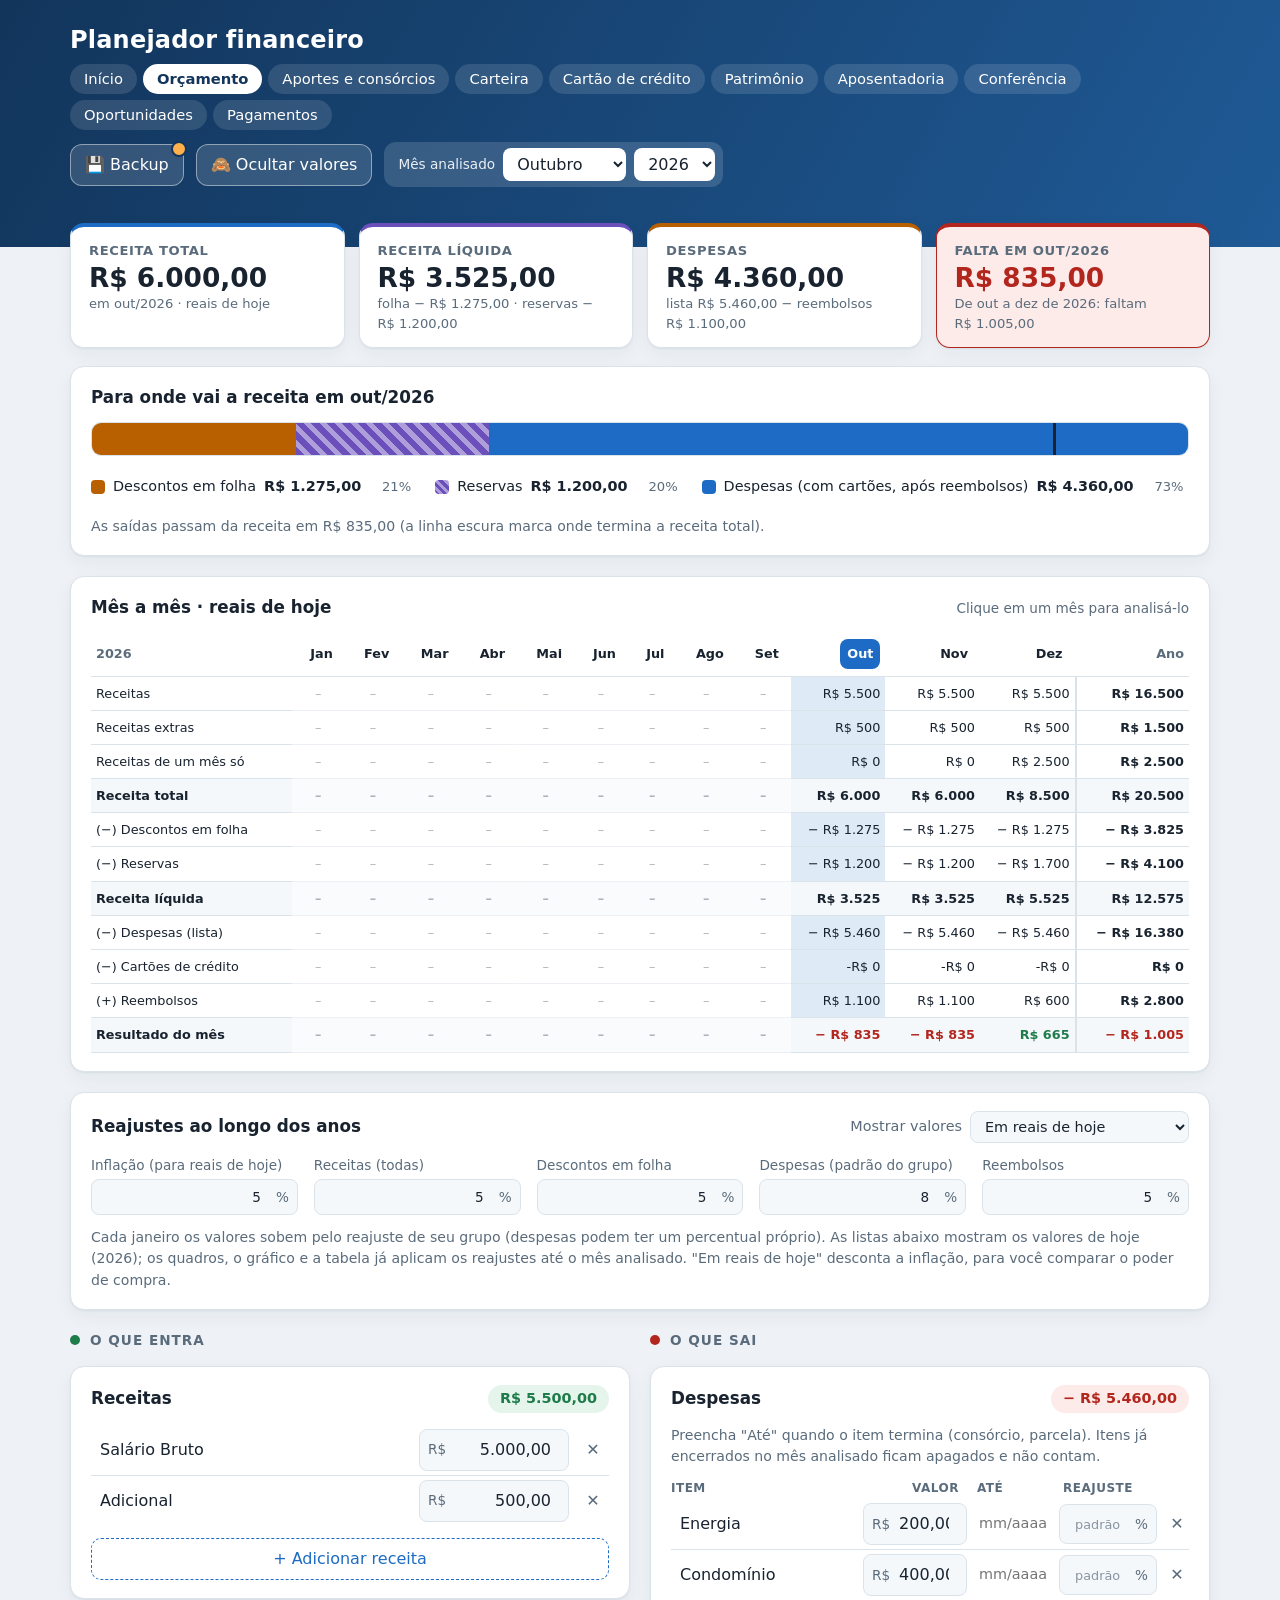
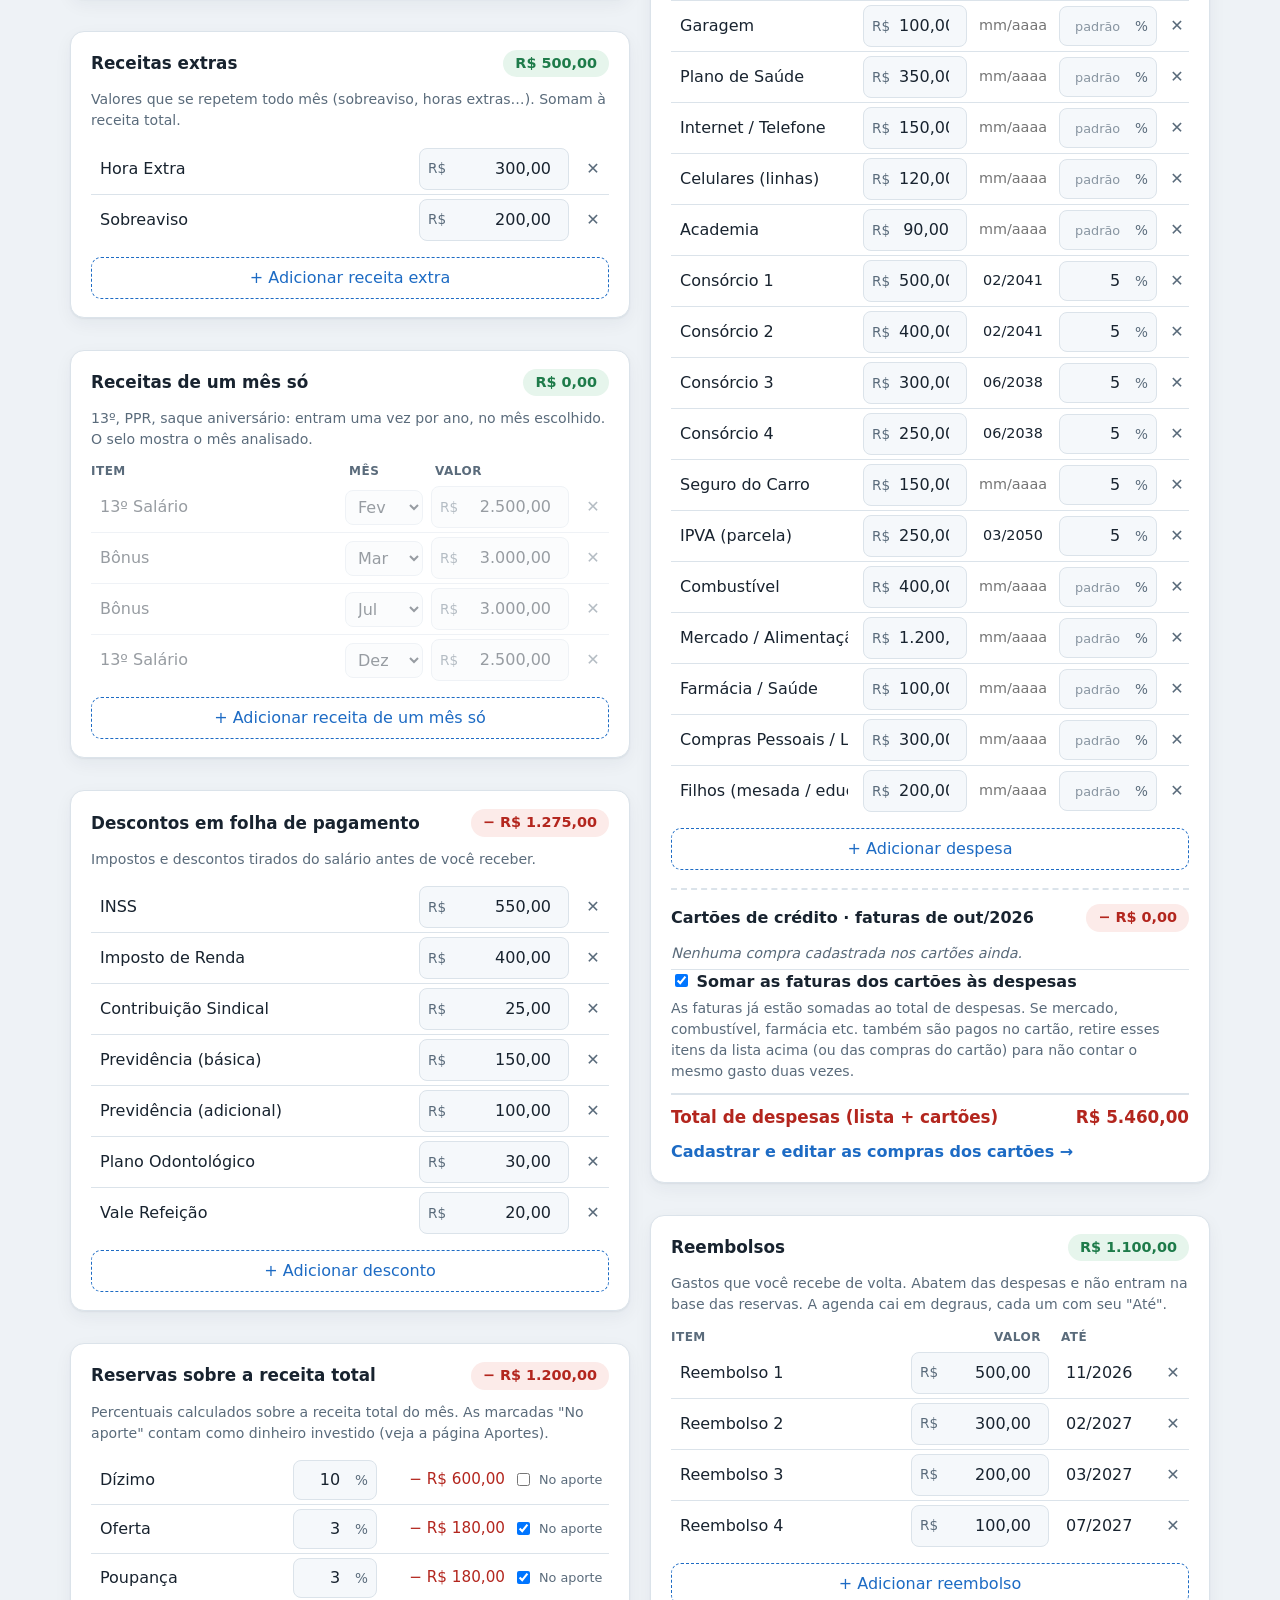
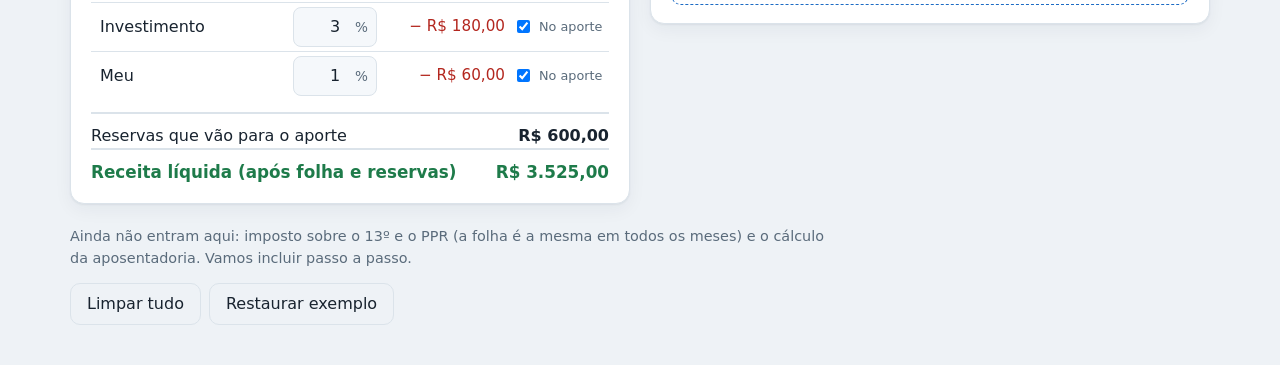
==== planejador/index.html @ 1c04defd "Planejador financeiro e Fundo de Missoes (versao publicada, exemplo generico) Co-Authored-By: Claude" ====
<!doctype html>
<html lang="pt-BR">
<head>
  <meta charset="utf-8">
  <meta name="viewport" content="width=device-width, initial-scale=1">
  <title>Planejador - Receitas e Despesas</title>
  <link rel="stylesheet" href="style.css">
  <link rel="manifest" href="manifest.webmanifest">
  <meta name="theme-color" content="rgb(18,53,91)">
  <link rel="apple-touch-icon" href="icone-192.png">
  <script src="registrar-sw.js" defer></script>
</head>
<body>
  <header class="topo">
    <div class="topo-conteudo">
      <div>
        <h1>Planejador financeiro</h1>
        <nav class="paginas" aria-label="Páginas">
          <a href="inicio.html">Início</a>
          <a href="index.html" aria-current="page">Orçamento</a>
          <a href="aportes.html">Aportes e consórcios</a>
          <a href="carteira.html">Carteira</a>
          <a href="cartao.html">Cartão de crédito</a>
          <a href="patrimonio.html">Patrimônio</a>
          <a href="aposentadoria.html">Aposentadoria</a>
          <a href="conferencia.html">Conferência</a>
          <a href="oportunidades.html">Oportunidades</a>
          <a href="pagamentos.html">Pagamentos</a>
        </nav>
      </div>
      <div class="topo-acoes">
        <button type="button" id="btn-ocultar" class="ocultar" aria-pressed="false" title="Esconde todos os valores em reais, por exemplo para apresentar a tela a outras pessoas">Ocultar valores</button>
        <div class="seletor-mes">
          <span id="rotulo-mes">Mês analisado</span>
          <select id="sel-mes" aria-labelledby="rotulo-mes"></select>
          <select id="sel-ano" aria-label="Ano analisado"></select>
        </div>
      </div>
    </div>
  </header>

  <main>
    <section class="resumo" aria-label="Resumo do mês" aria-live="polite">
      <article class="kpi">
        <span class="kpi-rotulo">Receita total</span>
        <strong id="total-receitas">R$ 0,00</strong>
        <small id="detalhe-receitas">tudo que entra no mês</small>
      </article>
      <article class="kpi">
        <span class="kpi-rotulo">Receita líquida</span>
        <strong id="total-liquida">R$ 0,00</strong>
        <small id="detalhe-liquida">após folha e reservas</small>
      </article>
      <article class="kpi">
        <span class="kpi-rotulo">Despesas</span>
        <strong id="total-despesas">R$ 0,00</strong>
        <small id="detalhe-despesas"></small>
      </article>
      <article class="kpi resultado" id="caixa-sobra">
        <span class="kpi-rotulo" id="rotulo-sobra">Sobra por mês</span>
        <strong id="total-sobra">R$ 0,00</strong>
        <small id="total-ano"></small>
      </article>
    </section>

    <section class="cartao fluxo" aria-labelledby="titulo-fluxo">
      <div class="cartao-topo"><h2 id="titulo-fluxo">Para onde vai a receita</h2></div>
      <div id="barra" class="barra" role="img" aria-label=""></div>
      <ul id="legenda" class="legenda"></ul>
      <p id="barra-nota" class="nota"></p>
    </section>

    <section class="cartao mensal" aria-labelledby="titulo-mensal">
      <div class="cartao-topo">
        <h2 id="titulo-mensal">Mês a mês</h2>
        <span class="dica">Clique em um mês para analisá-lo</span>
      </div>
      <div class="tabela-rolagem"><table id="tabela-mensal" class="tabela"></table></div>
    </section>

    <section class="cartao reajustes" aria-labelledby="titulo-reajustes">
      <div class="cartao-topo">
        <h2 id="titulo-reajustes">Reajustes ao longo dos anos</h2>
        <label class="modo">Mostrar valores
          <select id="sel-modo" aria-label="Tipo de valor mostrado">
            <option value="real">Em reais de hoje</option>
            <option value="nominal">Nominais (com reajuste)</option>
          </select>
        </label>
      </div>
      <div id="campos-reajuste" class="campos-reajuste"></div>
      <p class="nota">Cada janeiro os valores sobem pelo reajuste de seu grupo (despesas podem ter um percentual próprio). As listas abaixo mostram os valores de hoje (2026); os quadros, o gráfico e a tabela já aplicam os reajustes até o mês analisado. "Em reais de hoje" desconta a inflação, para você comparar o poder de compra.</p>
    </section>

    <div class="colunas">
      <div class="coluna">
        <h2 class="grupo"><span class="ponto entra"></span>O que entra</h2>

        <section class="cartao" id="receitas" aria-labelledby="t-receitas">
          <div class="cartao-topo">
            <h3 id="t-receitas">Receitas</h3>
            <span class="selo" id="selo-receitas"></span>
          </div>
          <div class="linhas" data-lista="receitas"></div>
          <button type="button" class="adicionar" data-add="receitas">+ Adicionar receita</button>
        </section>

        <section class="cartao" id="extras" aria-labelledby="t-extras">
          <div class="cartao-topo">
            <h3 id="t-extras">Receitas extras</h3>
            <span class="selo" id="selo-extras"></span>
          </div>
          <p class="nota">Valores que se repetem todo mês (sobreaviso, horas extras…). Somam à receita total.</p>
          <div class="linhas" data-lista="extras"></div>
          <button type="button" class="adicionar" data-add="extras">+ Adicionar receita extra</button>
        </section>

        <section class="cartao" id="unicas" aria-labelledby="t-unicas">
          <div class="cartao-topo">
            <h3 id="t-unicas">Receitas de um mês só</h3>
            <span class="selo" id="selo-unicas"></span>
          </div>
          <p class="nota">13º, PPR, saque aniversário: entram uma vez por ano, no mês escolhido. O selo mostra o mês analisado.</p>
          <div class="linhas" data-lista="unicas"></div>
          <button type="button" class="adicionar" data-add="unicas">+ Adicionar receita de um mês só</button>
        </section>

        <section class="cartao" id="folha" aria-labelledby="t-folha">
          <div class="cartao-topo">
            <h3 id="t-folha">Descontos em folha de pagamento</h3>
            <span class="selo sai" id="selo-folha"></span>
          </div>
          <p class="nota">Impostos e descontos tirados do salário antes de você receber.</p>
          <div class="linhas" data-lista="folha"></div>
          <button type="button" class="adicionar" data-add="folha">+ Adicionar desconto</button>
        </section>

        <section class="cartao" id="reservas" aria-labelledby="t-reservas">
          <div class="cartao-topo">
            <h3 id="t-reservas">Reservas sobre a receita total</h3>
            <span class="selo sai" id="selo-reservas"></span>
          </div>
          <p class="nota">Percentuais calculados sobre a receita total do mês. As marcadas "No aporte" contam como dinheiro investido (veja a página Aportes).</p>
          <div class="linhas" data-lista="reservas"></div>
          <div class="total-linha"><span>Reservas que vão para o aporte</span><strong id="aporte-card">R$ 0,00</strong></div>
          <div class="total-linha destaque"><span>Receita líquida (após folha e reservas)</span><strong id="liquida-card">R$ 0,00</strong></div>
        </section>
      </div>

      <div class="coluna">
        <h2 class="grupo"><span class="ponto sai"></span>O que sai</h2>

        <section class="cartao" id="despesas" aria-labelledby="t-despesas">
          <div class="cartao-topo">
            <h3 id="t-despesas">Despesas</h3>
            <span class="selo sai" id="selo-despesas"></span>
          </div>
          <p class="nota">Preencha "Até" quando o item termina (consórcio, parcela). Itens já encerrados no mês analisado ficam apagados e não contam.</p>
          <div class="linhas" data-lista="despesas"></div>
          <button type="button" class="adicionar" data-add="despesas">+ Adicionar despesa</button>

          <div class="cartoes-resumo" id="cartoes-resumo">
            <div class="cartoes-topo"><strong id="cr-titulo">Cartões de crédito</strong><span class="selo sai" id="cr-selo"></span></div>
            <ul id="cr-lista" class="composicao"></ul>
            <label class="check cr-check"><input type="checkbox" id="cr-somar"> <span>Somar as faturas dos cartões às despesas</span></label>
            <p class="nota" id="cr-nota"></p>
            <div class="total-linha destaque-ruim"><span>Total de despesas (lista + cartões)</span><strong id="cr-total"></strong></div>
            <a class="link-pagina" href="cartao.html">Cadastrar e editar as compras dos cartões →</a>
          </div>
        </section>

        <section class="cartao" id="reembolsos" aria-labelledby="t-reembolsos">
          <div class="cartao-topo">
            <h3 id="t-reembolsos">Reembolsos</h3>
            <span class="selo" id="selo-reembolsos"></span>
          </div>
          <p class="nota">Gastos que você recebe de volta. Abatem das despesas e não entram na base das reservas. A agenda cai em degraus, cada um com seu "Até".</p>
          <div class="linhas" data-lista="reembolsos"></div>
          <button type="button" class="adicionar" data-add="reembolsos">+ Adicionar reembolso</button>
        </section>
      </div>
    </div>

    <p class="aviso">Ainda não entram aqui: imposto sobre o 13º e o PPR (a folha é a mesma em todos os meses) e o cálculo da aposentadoria. Vamos incluir passo a passo.</p>

    <div class="rodape">
      <button type="button" class="secundario" id="limpar">Limpar tudo</button>
      <button type="button" class="secundario" id="restaurar">Restaurar exemplo</button>
    </div>
  </main>

  <script src="exemplo-publico.js"></script>
  <script src="comum.js"></script>
  <script src="app.js"></script>
</body>
</html>
---- planejador/style.css ----
:root {
  --fundo: #eef2f6; --cartao: #ffffff; --texto: #18232f; --suave: #5a6b7b; --borda: #dbe3ea; --campo: #f5f8fb;
  --marca: #12355b; --marca-2: #1f5a96; --azul: #1d6bc4;
  --bom: #1e7b4a; --bom-fundo: #e6f5ec; --ruim: #b3261e; --ruim-fundo: #fcebe9;
  --c-folha: #b85f00; --c-reservas: #6b4fbb; --c-despesas: #1d6bc4; --c-sobra: #1e7b4a; --c-falta: #b3261e;
  --sombra: 0 1px 2px rgba(16, 36, 60, .06), 0 6px 18px rgba(16, 36, 60, .05);
  color-scheme: light dark;
}
@media (prefers-color-scheme: dark) {
  :root {
    --fundo: #0e1620; --cartao: #16222f; --texto: #e7eef5; --suave: #9fb0c0; --borda: #2a3b4c; --campo: #101b27;
    --marca: #0b2540; --marca-2: #1b4676; --azul: #6aa5ee;
    --bom: #5fd391; --bom-fundo: #11322a; --ruim: #ff8a80; --ruim-fundo: #3a1b1a;
    --c-folha: #ffb04d; --c-reservas: #b9a4f5; --c-despesas: #6aa5ee; --c-sobra: #5fd391; --c-falta: #ff8a80;
    --sombra: 0 1px 2px rgba(0, 0, 0, .4);
  }
}
* { box-sizing: border-box; }
body { margin: 0; background: var(--fundo); color: var(--texto); font: 16px/1.5 system-ui, "Segoe UI", Roboto, sans-serif; }
h1, h2, h3, p { margin: 0; }

/* ---------- topo ---------- */
.topo { background: linear-gradient(120deg, var(--marca), var(--marca-2)); color: #fff; }
.topo-conteudo { max-width: 1180px; margin: 0 auto; padding: 22px 20px 60px; display: flex; justify-content: space-between; align-items: center; gap: 12px; flex-wrap: wrap; }
.topo h1 { font-size: 1.5rem; letter-spacing: .2px; }
.topo p { opacity: .85; }
main { max-width: 1180px; margin: 0 auto; padding: 20px 20px 40px; overflow-x: clip; }
.cartao, .kpi { min-width: 0; }

/* ---------- resumo ---------- */
.resumo { display: grid; grid-template-columns: repeat(4, 1fr); gap: 14px; margin: -44px 0 18px; position: relative; }
.kpi { background: var(--cartao); border-radius: 14px; padding: 14px 18px; box-shadow: var(--sombra); border: 1px solid var(--borda); border-top: 4px solid var(--azul); display: flex; flex-direction: column; min-width: 0; }
.kpi:nth-child(2) { border-top-color: var(--c-reservas); }
.kpi:nth-child(3) { border-top-color: var(--c-folha); }
.kpi-rotulo { color: var(--suave); font-size: .82rem; text-transform: uppercase; letter-spacing: .6px; font-weight: 600; }
.kpi strong { font-size: 1.65rem; line-height: 1.25; font-variant-numeric: tabular-nums; }
.kpi small { color: var(--suave); font-size: .82rem; }
.kpi.resultado.positivo { background: var(--bom-fundo); border-color: var(--bom); border-top-color: var(--bom); }
.kpi.resultado.positivo strong { color: var(--bom); }
.kpi.resultado.negativo { background: var(--ruim-fundo); border-color: var(--ruim); border-top-color: var(--ruim); }
.kpi.resultado.negativo strong { color: var(--ruim); }

/* ---------- cartões ---------- */
.cartao { background: var(--cartao); border: 1px solid var(--borda); border-radius: 14px; padding: 18px 20px; box-shadow: var(--sombra); }
.cartao-topo { display: flex; justify-content: space-between; align-items: center; gap: 10px; margin-bottom: 12px; }
.cartao h2, .cartao h3 { font-size: 1.05rem; }
.selo { font-variant-numeric: tabular-nums; font-weight: 700; font-size: .9rem; padding: 3px 12px; border-radius: 99px; background: var(--bom-fundo); color: var(--bom); white-space: nowrap; }
.selo.sai { background: var(--ruim-fundo); color: var(--ruim); }
.nota { color: var(--suave); font-size: .88rem; margin: -4px 0 12px; }

/* ---------- gráfico de fluxo ---------- */
.fluxo { margin-bottom: 20px; }
.barra { position: relative; display: flex; height: 34px; border-radius: 10px; overflow: hidden; background: var(--campo); border: 1px solid var(--borda); }
.seg { height: 100%; min-width: 0; }
.seg.folha { background: var(--c-folha); }
.seg.reservas { background: repeating-linear-gradient(45deg, var(--c-reservas) 0 6px, color-mix(in srgb, var(--c-reservas) 55%, #fff) 6px 11px); }
.seg.despesas { background: var(--c-despesas); }
.seg.sobra { background: var(--c-sobra); }
.marca-receita { position: absolute; top: -4px; bottom: -4px; width: 3px; background: var(--texto); border-radius: 2px; }
.legenda { list-style: none; padding: 0; margin: 14px 0 0; display: grid; grid-template-columns: repeat(auto-fit, minmax(min(100%, 260px), 1fr)); gap: 8px 28px; }
.legenda li { display: flex; align-items: center; gap: 8px; font-size: .9rem; padding: 6px 0; border-bottom: 1px solid var(--borda); }
.legenda .amostra { width: 14px; height: 14px; border-radius: 4px; flex: none; }
.legenda .amostra.folha { background: var(--c-folha); }
.legenda .amostra.reservas { background: repeating-linear-gradient(45deg, var(--c-reservas) 0 3px, color-mix(in srgb, var(--c-reservas) 55%, #fff) 3px 6px); }
.legenda .amostra.despesas { background: var(--c-despesas); }
.legenda .amostra.sobra { background: var(--c-sobra); }
.legenda b { font-variant-numeric: tabular-nums; margin-left: auto; }
.legenda i { color: var(--suave); font-style: normal; font-size: .82rem; min-width: 42px; text-align: right; }
.fluxo .nota { margin: 12px 0 0; }

/* ---------- colunas ---------- */
.colunas { display: grid; grid-template-columns: 1fr 1fr; gap: 20px; align-items: start; }
.coluna { display: flex; flex-direction: column; gap: 16px; min-width: 0; }
.grupo { display: flex; align-items: center; gap: 10px; font-size: .85rem; text-transform: uppercase; letter-spacing: 1px; color: var(--suave); font-weight: 700; }
.ponto { width: 10px; height: 10px; border-radius: 50%; background: var(--bom); }
.ponto.sai { background: var(--ruim); }

.linhas { display: flex; flex-direction: column; margin-bottom: 12px; }
.linha { display: grid; grid-template-columns: 1fr 150px 32px; gap: 8px; align-items: center; padding: 4px 0; border-bottom: 1px solid var(--borda); }
.linha:last-child { border-bottom: 0; }
.linha.reserva { grid-template-columns: 1fr 84px 130px; }
input { font: inherit; color: var(--texto); }
.linha input[type="text"] { width: 100%; padding: 7px 8px; border: 1px solid transparent; border-radius: 8px; background: transparent; }
.linha input[type="text"]:hover { background: var(--campo); }
.moeda { display: flex; align-items: center; border: 1px solid var(--borda); border-radius: 8px; background: var(--campo); padding: 0 8px; }
.moeda span { color: var(--suave); font-size: .85rem; }
.moeda input { width: 100%; border: 0; background: transparent; text-align: right; padding: 7px 0 7px 6px; font-variant-numeric: tabular-nums; }
.moeda input:focus { outline: none; }
.moeda:focus-within, .linha input[type="text"]:focus { border-color: var(--azul); background: var(--cartao); box-shadow: 0 0 0 3px color-mix(in srgb, var(--azul) 25%, transparent); outline: none; }
.linha.reserva .moeda input { padding-left: 0; }
.linha.reserva .valor { text-align: right; font-variant-numeric: tabular-nums; color: var(--ruim); font-size: .95rem; }
.vazio { color: var(--suave); font-style: italic; padding: 8px 0; }

.total-linha { display: flex; justify-content: space-between; gap: 12px; padding: 10px 0 0; border-top: 2px solid var(--borda); font-variant-numeric: tabular-nums; }
.total-linha.destaque { font-size: 1.05rem; color: var(--bom); font-weight: 700; }

/* ---------- botões ---------- */
button { font: inherit; cursor: pointer; border-radius: 10px; padding: 8px 16px; border: 1px solid var(--azul); background: var(--azul); color: #fff; }
button.adicionar { background: transparent; color: var(--azul); border: 1px dashed var(--azul); width: 100%; }
button.adicionar:hover { background: color-mix(in srgb, var(--azul) 10%, transparent); }
button.secundario { background: transparent; color: var(--texto); border-color: var(--borda); }
button.secundario:hover { background: var(--campo); }
button.remover { background: transparent; border: 0; color: var(--suave); padding: 4px; border-radius: 8px; line-height: 1; }
button.remover:hover { color: var(--ruim); background: var(--ruim-fundo); }
button:focus-visible { outline: 3px solid var(--azul); outline-offset: 2px; }

.aviso { color: var(--suave); font-size: .9rem; margin: 22px 0 14px; max-width: 760px; }
.rodape { display: flex; gap: 8px; flex-wrap: wrap; }

@media (max-width: 960px) {
  .resumo { grid-template-columns: repeat(2, 1fr); }
  .colunas { grid-template-columns: 1fr; }
}
@media (max-width: 560px) {
  .resumo { grid-template-columns: 1fr; margin-top: -30px; }
  .linha { grid-template-columns: 1fr 120px 28px; }
  .linha.reserva { grid-template-columns: 1fr 76px 100px; }
  main { padding: 16px 12px 32px; }
}

/* ---------- seletor de mês no topo ---------- */
.seletor-mes { display: flex; align-items: center; gap: 8px; background: rgba(255, 255, 255, .14); padding: 6px 8px 6px 14px; border-radius: 12px; }
.seletor-mes span { font-size: .85rem; opacity: .9; }
.seletor-mes select { font: inherit; color: var(--texto); background: var(--cartao); border: 0; border-radius: 8px; padding: 6px 10px; cursor: pointer; }

/* ---------- tabela mês a mês ---------- */
.mensal { margin-bottom: 20px; }
.dica { color: var(--suave); font-size: .85rem; }
.tabela-rolagem { overflow-x: auto; margin: 0 -4px; padding: 0 4px; }
.tabela { border-collapse: separate; border-spacing: 0; width: 100%; font-size: .8rem; font-variant-numeric: tabular-nums; }
.tabela th, .tabela td { padding: 7px 5px; text-align: right; white-space: nowrap; border-bottom: 1px solid var(--borda); }
.tabela thead th { position: sticky; top: 0; background: var(--cartao); color: var(--suave); font-weight: 600; }
.tabela tbody th { text-align: left; font-weight: 500; position: sticky; left: 0; background: var(--cartao); z-index: 1; padding-right: 18px; }
.tabela thead th:first-child { text-align: left; position: sticky; left: 0; z-index: 2; }
.tabela tr.forte th, .tabela tr.forte td { font-weight: 700; background: var(--campo); }
.tabela td.atual { background: color-mix(in srgb, var(--azul) 14%, transparent); }
.tabela td.ano { border-left: 2px solid var(--borda); font-weight: 600; }
.tabela td.negativo { color: var(--ruim); }
.tabela td.positivo { color: var(--bom); }
button.mes { background: transparent; border: 1px solid transparent; color: var(--texto); padding: 4px 6px; font-size: .8rem; border-radius: 8px; font-weight: 600; }
button.mes:hover { border-color: var(--azul); }
button.mes.atual { background: var(--azul); color: #fff; }

/* ---------- linhas com mês ou prazo ---------- */
.linha.prazo { grid-template-columns: 1fr 138px 92px 32px; }
input.mini[aria-invalid="true"] { border-color: var(--ruim); background: var(--ruim-fundo); }
.linha.mes { grid-template-columns: 1fr 78px 138px 32px; }
.linha.cab { padding: 0 0 2px; border-bottom: 0; color: var(--suave); font-size: .75rem; text-transform: uppercase; letter-spacing: .5px; font-weight: 600; }
.linha.cab span:nth-child(2), .linha.cab span:nth-child(3) { text-align: left; padding-left: 4px; }
.linha.cab.prazo span:nth-child(2) { text-align: right; padding-right: 8px; }
.linha.inativa { opacity: .45; }
.linha.inativa:hover, .linha.inativa:focus-within { opacity: 1; }
select.mini, input.mini { font: inherit; color: var(--texto); background: var(--campo); border: 1px solid var(--borda); border-radius: 8px; padding: 6px 8px; width: 100%; min-width: 0; }
select.mini:focus-visible, input.mini:focus-visible { outline: 3px solid var(--azul); outline-offset: 1px; }

@media (max-width: 560px) {
  .linha.prazo, .linha.mes { grid-template-columns: 1fr 1fr 28px; }
  .linha.prazo > input[type="text"], .linha.mes > input[type="text"], .linha.cab span:first-child { grid-column: 1 / -1; }
  .linha.cab { display: none; }
  .seletor-mes { width: 100%; }
}

.tabela td.antes { color: var(--suave); opacity: .5; text-align: center; }

/* ---------- reajustes ---------- */
.reajustes { margin-bottom: 20px; }
.modo { display: flex; align-items: center; gap: 8px; font-size: .9rem; color: var(--suave); }
.modo select { font: inherit; color: var(--texto); background: var(--campo); border: 1px solid var(--borda); border-radius: 8px; padding: 6px 10px; }
.campos-reajuste { display: grid; grid-template-columns: repeat(auto-fit, minmax(200px, 1fr)); gap: 12px 16px; margin-bottom: 4px; }
.campo-reajuste { display: flex; flex-direction: column; gap: 4px; font-size: .85rem; color: var(--suave); }
.campo-reajuste .moeda input { text-align: right; }
.reajustes .nota { margin: 12px 0 0; }
.linha.prazo.reaj { grid-template-columns: 1fr 104px 80px 98px 26px; gap: 6px; }
.linha.cab.prazo.reaj span:nth-child(3) { text-align: left; padding-left: 4px; }
.linha.cab.prazo.reaj span:nth-child(4) { text-align: left; padding-left: 4px; }
.linha.reaj .moeda input::placeholder { color: var(--suave); opacity: .7; font-size: .8rem; }
.linha.reaj input.mini { padding: 6px 4px; text-align: center; font-size: .9rem; }
@media (max-width: 560px) {
  .linha.prazo.reaj { grid-template-columns: 1fr 1fr 1fr 28px; }
}

/* ---------- modo oculto ---------- */
.topo-acoes { display: flex; align-items: center; gap: 12px; flex-wrap: wrap; }
button.ocultar { background: rgba(255, 255, 255, .14); color: #fff; border: 1px solid rgba(255, 255, 255, .45); padding: 8px 14px; border-radius: 12px; }
button.ocultar:hover { background: rgba(255, 255, 255, .24); }
button.ocultar[aria-pressed="true"] { background: #fff; color: var(--marca); border-color: #fff; font-weight: 600; }
body.oculto .moeda input[readonly] { color: var(--suave); letter-spacing: 2px; cursor: not-allowed; }
body.oculto .kpi strong, body.oculto .selo, body.oculto .legenda b { letter-spacing: 1px; }
@media (max-width: 560px) { .topo-acoes { width: 100%; } .topo-acoes .seletor-mes { width: 100%; } }

/* ---------- navegação entre páginas ---------- */
.paginas { display: flex; gap: 6px; margin-top: 6px; flex-wrap: wrap; }
.paginas a { color: #fff; text-decoration: none; padding: 4px 14px; border-radius: 99px; background: rgba(255, 255, 255, .12); font-size: .92rem; }
.paginas a:hover { background: rgba(255, 255, 255, .24); }
.paginas a[aria-current="page"] { background: #fff; color: var(--marca); font-weight: 600; }
.paginas a:focus-visible { outline: 3px solid #fff; outline-offset: 2px; }

/* ---------- reservas: marca "No aporte" ---------- */
.linha.reserva { grid-template-columns: 1fr 84px 120px 96px; }
.no-aporte { display: flex; align-items: center; gap: 6px; font-size: .8rem; color: var(--suave); cursor: pointer; white-space: nowrap; }
@media (max-width: 560px) { .linha.reserva { grid-template-columns: 1fr 76px 96px; } .no-aporte { grid-column: 1 / -1; } }

/* ---------- página de aportes ---------- */
.modo-linha { display: flex; align-items: center; gap: 14px; flex-wrap: wrap; margin: -4px 0 16px; }
.modo-linha .modo { color: var(--texto); }
.cartao + .cartao { margin-top: 16px; }
.duas { display: grid; grid-template-columns: 1fr 1fr; gap: 28px; }
.sub { font-size: .8rem; text-transform: uppercase; letter-spacing: 1px; color: var(--suave); margin: 0 0 8px; }
.composicao { list-style: none; margin: 0; padding: 0; }
.composicao li { display: flex; justify-content: space-between; gap: 12px; padding: 7px 0; border-bottom: 1px solid var(--borda); font-size: .93rem; font-variant-numeric: tabular-nums; }
.composicao li b { font-weight: 600; white-space: nowrap; }
.composicao li.total { border-bottom: 0; border-top: 2px solid var(--borda); font-weight: 700; font-size: 1rem; color: var(--bom); }
.campos { display: grid; grid-template-columns: repeat(auto-fit, minmax(190px, 1fr)); gap: 12px; }
.cartao > .nota { margin-top: 12px; }

.evolucao { display: flex; align-items: flex-end; gap: 4px; height: 220px; padding-top: 8px; }
.col-ano { flex: 1; min-width: 0; height: 100%; display: flex; flex-direction: column; justify-content: flex-end; align-items: center; gap: 4px; cursor: default; }
.col-ano .pilha { width: 100%; height: calc(100% - 18px); display: flex; flex-direction: column-reverse; justify-content: flex-start; border-radius: 4px 4px 0 0; overflow: hidden; }
.col-ano small { color: var(--suave); font-size: .7rem; line-height: 14px; }
.col-ano.atual small { color: var(--texto); font-weight: 700; }
.col-ano:hover .pilha { filter: brightness(1.08); outline: 2px solid var(--azul); }
.seg-xp { display: block; background: var(--c-despesas); }
.seg-prev { display: block; background: repeating-linear-gradient(45deg, var(--c-folha) 0 5px, color-mix(in srgb, var(--c-folha) 55%, #fff) 5px 9px); }
.legenda .amostra.xp { background: var(--c-despesas); }
.legenda .amostra.prev { background: repeating-linear-gradient(45deg, var(--c-folha) 0 3px, color-mix(in srgb, var(--c-folha) 55%, #fff) 3px 6px); }
.legenda { display: flex; gap: 24px; flex-wrap: wrap; }
.legenda li { border-bottom: 0; }

.cotas { display: grid; grid-template-columns: repeat(auto-fit, minmax(330px, 1fr)); gap: 14px; }
.cota { border: 1px solid var(--borda); border-radius: 12px; padding: 14px 16px; background: var(--campo); }
.cota-topo { display: flex; align-items: center; gap: 10px; margin-bottom: 4px; }
.cota-topo h3 { font-size: 1rem; margin: 0; flex: 1; }
.chip-status { font-size: .75rem; padding: 2px 10px; border-radius: 99px; background: var(--cartao); border: 1px solid var(--borda); color: var(--suave); white-space: nowrap; }
.chip-status.ok { background: var(--bom-fundo); border-color: var(--bom); color: var(--bom); font-weight: 600; }
.cota .nota { margin: 0 0 10px; }
.cota-numeros { display: grid; grid-template-columns: repeat(3, 1fr); gap: 8px; margin: 12px 0 8px; }
.cota-numeros div { display: flex; flex-direction: column; font-size: .75rem; color: var(--suave); }
.cota-numeros strong { font-size: .98rem; color: var(--texto); font-variant-numeric: tabular-nums; }
.progresso { height: 10px; border-radius: 99px; background: var(--borda); overflow: hidden; }
.progresso span { display: block; height: 100%; background: var(--c-sobra); border-radius: 99px; }
.resumo-cotas { margin-top: 16px; max-width: 520px; }
.add-cota { display: flex; gap: 12px; align-items: center; flex-wrap: wrap; margin-top: 16px; }
.add-cota .inline select { margin-left: 8px; }
.inline { display: inline-flex; align-items: center; gap: 8px; font-size: .9rem; color: var(--suave); }
.inline select { font: inherit; color: var(--texto); background: var(--campo); border: 1px solid var(--borda); border-radius: 8px; padding: 6px 10px; }

@media (max-width: 760px) { .duas { grid-template-columns: 1fr; gap: 20px; } .cota-numeros { grid-template-columns: 1fr 1fr 1fr; } }
li.escala { color: var(--suave); font-size: .85rem; margin-left: auto; }

.alerta { background: var(--ruim-fundo); color: var(--ruim); border: 1px solid var(--ruim); border-left-width: 5px; border-radius: 12px; padding: 12px 16px; margin: 0 0 16px; font-size: .95rem; }
.alerta[hidden] { display: none; }
.tabela tr.alerta-linha th, .tabela tr.alerta-linha td { color: var(--ruim); }

/* ---------- página Carteira ---------- */
:root { --k1: #1d6bc4; --k2: #a85500; --k3: #1e7b4a; --k4: #6b4fbb; --k5: #b3261e; --k6: #0b7285; --k7: #7a5c00; --k-texto: #fff; }
@media (prefers-color-scheme: dark) {
  :root { --k1: #6aa5ee; --k2: #ffb04d; --k3: #5fd391; --k4: #b9a4f5; --k5: #ff8a80; --k6: #4fd0e0; --k7: #e6cf4d; --k-texto: #0f1720; }
}
.k1 { background: var(--k1); } .k2 { background: var(--k2); } .k3 { background: var(--k3); } .k4 { background: var(--k4); }
.k5 { background: var(--k5); } .k6 { background: var(--k6); } .k7 { background: var(--k7); }
.importar-linha { display: flex; gap: 10px; flex-wrap: wrap; align-items: center; }
.btn-arquivo { background: var(--azul); color: #fff; border-radius: 10px; padding: 9px 18px; cursor: pointer; border: 1px solid var(--azul); font-weight: 600; }
.btn-arquivo:hover { filter: brightness(1.1); }
.btn-arquivo:focus-within, input[type="file"]:focus-visible + .btn-arquivo { outline: 3px solid var(--azul); outline-offset: 2px; }
.importar .nota { margin: 12px 0 0; }
.importar #status-import { margin-top: 12px; color: var(--texto); }
.barra-classes { display: flex; height: 38px; border-radius: 10px; overflow: hidden; border: 1px solid var(--borda); gap: 2px; background: var(--cartao); }
.seg-classe { display: flex; align-items: center; justify-content: center; color: var(--k-texto); font-weight: 700; font-size: .85rem; min-width: 0; }
.legenda-classes { list-style: none; margin: 14px 0 0; padding: 0; display: grid; grid-template-columns: repeat(auto-fit, minmax(min(100%, 330px), 1fr)); gap: 0 28px; }
.legenda-classes li { display: flex; align-items: center; gap: 10px; padding: 7px 0; border-bottom: 1px solid var(--borda); font-size: .92rem; }
.legenda-classes b { margin-left: auto; font-variant-numeric: tabular-nums; }
.legenda-classes i { font-style: normal; color: var(--suave); min-width: 52px; text-align: right; font-variant-numeric: tabular-nums; }
.num-classe { width: 22px; height: 22px; border-radius: 6px; display: inline-flex; align-items: center; justify-content: center; color: var(--k-texto); font-weight: 700; font-size: .8rem; flex: none; }
.tabela-simples { font-size: .88rem; margin-bottom: 8px; }
.tabela-simples th, .tabela-simples td { padding: 7px 10px; }
.tabela-simples thead th { text-align: right; }
.tabela-simples thead th:first-child, .tabela-simples tbody th { text-align: left; position: static; background: transparent; }
.tabela-simples tbody th { font-weight: 600; white-space: nowrap; }
.tabela-simples td.negativo { color: var(--ruim); } .tabela-simples td.positivo { color: var(--bom); }
#conteudo > .cartao, #secoes > .cartao { margin-top: 16px; }
.cartao h3.sub { margin: 14px 0 6px; }
.alerta.ok { background: var(--bom-fundo); color: var(--bom); border-color: var(--bom); }

/* ---------- página Cartão de crédito ---------- */
.compras { display: flex; flex-direction: column; }
.compra { display: grid; grid-template-columns: minmax(150px, 1.5fr) minmax(110px, 1fr) 118px 138px 74px 104px 104px 30px; gap: 8px; align-items: center; }
.compra.cab { color: var(--suave); font-size: .72rem; text-transform: uppercase; letter-spacing: .5px; font-weight: 600; padding-bottom: 4px; }
.compra-bloco { padding: 10px 0 2px; border-bottom: 1px solid var(--borda); }
.compra-bloco.inativa .compra { opacity: .5; }
.compra-bloco.inativa .compra:hover, .compra-bloco.inativa .compra:focus-within { opacity: 1; }
.compra input.campo-compra { width: 100%; padding: 7px 8px; border: 1px solid transparent; border-radius: 8px; background: transparent; font: inherit; color: var(--texto); }
.compra input.campo-compra:hover { background: var(--campo); }
.compra input.campo-compra:focus { border-color: var(--azul); background: var(--cartao); outline: none; box-shadow: 0 0 0 3px color-mix(in srgb, var(--azul) 25%, transparent); }
.compra input.mini:disabled, .compra select.mini:disabled { opacity: .35; }
.nota-compra { margin: 4px 0 6px 8px; font-size: .82rem; }
.add-linha { display: flex; gap: 10px; flex-wrap: wrap; margin-top: 14px; }
.add-linha .adicionar { width: auto; padding: 8px 20px; }
.seg-rec { display: block; background: var(--c-despesas); }
.seg-parc { display: block; background: repeating-linear-gradient(45deg, var(--c-folha) 0 5px, color-mix(in srgb, var(--c-folha) 55%, #fff) 5px 9px); }
.legenda .amostra.rec { background: var(--c-despesas); }
.legenda .amostra.parc { background: repeating-linear-gradient(45deg, var(--c-folha) 0 3px, color-mix(in srgb, var(--c-folha) 55%, #fff) 3px 6px); }
.tabela tr.sub th, .tabela tr.sub td { color: var(--suave); font-style: italic; }
@media (max-width: 980px) {
  .compra { grid-template-columns: 1fr 1fr 1fr; }
  .compra.cab { display: none; }
  .compra > input.campo-compra:first-child { grid-column: 1 / -1; }
  .compra > button.remover { grid-column: 3; justify-self: end; }
}
@media (max-width: 760px) {
  .evolucao-mensal .col-ano small { font-size: .7rem; }
  .evolucao-mensal .col-ano:not(:nth-child(3n+1)) small { visibility: hidden; }
}

/* ---------- vários cartões ---------- */
.faixa-cartoes { display: grid; grid-template-columns: repeat(auto-fit, minmax(210px, 1fr)); gap: 12px; }
.cartao-resumo { border: 1px solid var(--borda); border-radius: 12px; padding: 12px 14px; background: var(--campo); display: flex; flex-direction: column; gap: 2px; }
.cartao-resumo.ativo { border-color: var(--azul); box-shadow: 0 0 0 2px color-mix(in srgb, var(--azul) 35%, transparent); background: var(--cartao); }
.cartao-resumo .banco { font-size: .72rem; text-transform: uppercase; letter-spacing: .6px; color: var(--suave); font-weight: 600; }
.cartao-resumo h3 { margin: 0; font-size: 1rem; }
.cartao-resumo strong { font-size: 1.35rem; font-variant-numeric: tabular-nums; }
.cartao-resumo small { color: var(--suave); }
.cartao-resumo .ver-so { margin-top: 8px; padding: 5px 10px; font-size: .82rem; }
.cartao-topo .modo { flex-wrap: wrap; }

.cartoes-blocos { display: flex; flex-direction: column; gap: 18px; }
.cartao-bloco { border: 1px solid var(--borda); border-radius: 14px; padding: 14px 16px; background: var(--campo); }
.cartao-bloco .compra-bloco:last-of-type { border-bottom: 0; }
.cartao-bloco-topo { display: flex; gap: 10px; align-items: center; flex-wrap: wrap; margin-bottom: 8px; }
.cartao-bloco-topo input { font: inherit; color: var(--texto); border: 1px solid transparent; background: transparent; border-radius: 8px; padding: 6px 8px; }
.cartao-bloco-topo input:hover { background: var(--cartao); border-color: var(--borda); }
.cartao-bloco-topo input:focus { outline: none; background: var(--cartao); border-color: var(--azul); box-shadow: 0 0 0 3px color-mix(in srgb, var(--azul) 25%, transparent); }
.nome-cartao { font-size: 1.1rem !important; font-weight: 700; width: 190px; }
.banco-cartao { font-size: .85rem !important; color: var(--suave) !important; width: 150px; text-transform: uppercase; letter-spacing: .5px; }
.cartao-bloco-topo .selo { margin-left: auto; background: var(--cartao); border: 1px solid var(--borda); color: var(--texto); }
.cartao-bloco .adicionar { margin-top: 10px; width: auto; padding: 7px 18px; }
.cartao-bloco .vazio { margin: 6px 0; }
.compra-rodape { display: flex; justify-content: space-between; gap: 12px; align-items: center; flex-wrap: wrap; }
.mover { display: inline-flex; align-items: center; gap: 6px; font-size: .78rem; color: var(--suave); }
.mover select { width: auto; padding: 3px 6px; font-size: .8rem; }

/* ---------- cartões dentro do card Despesas ---------- */
.cartoes-resumo { margin-top: 18px; padding-top: 14px; border-top: 2px dashed var(--borda); }
.cartoes-topo { display: flex; justify-content: space-between; align-items: center; gap: 10px; margin-bottom: 6px; }
.cartoes-resumo .composicao li { font-size: .9rem; padding: 5px 0; }
.cartoes-resumo .vazio-li { color: var(--suave); font-style: italic; justify-content: flex-start; }
.cr-check { margin: 10px 0 4px; font-weight: 600; }
.cartoes-resumo .nota { margin: 4px 0 10px; }
.total-linha.destaque-ruim { font-size: 1.05rem; color: var(--ruim); font-weight: 700; }
.link-pagina { display: inline-block; margin-top: 10px; color: var(--azul); font-weight: 600; text-decoration: none; }
.link-pagina:hover { text-decoration: underline; }
.link-pagina:focus-visible { outline: 3px solid var(--azul); outline-offset: 2px; border-radius: 4px; }

.integra { margin: 0 0 16px; }
.integra-check { font-size: 1.02rem; font-weight: 700; }
.integra .nota { margin: 6px 0 0 28px; }

/* ---------- backup ---------- */
.backup-btn { position: relative; }
.backup-btn.atencao::after { content: ""; position: absolute; top: -4px; right: -4px; width: 12px; height: 12px; border-radius: 50%; background: #ffb04d; border: 2px solid var(--marca); }
.dialogo { border: 1px solid var(--borda); border-radius: 16px; padding: 22px 24px; max-width: 520px; width: calc(100% - 32px); background: var(--cartao); color: var(--texto); box-shadow: 0 12px 40px rgba(0, 0, 0, .35); }
.dialogo::backdrop { background: rgba(8, 18, 30, .6); }
.dialogo h2 { margin: 0 0 10px; font-size: 1.2rem; }
.dialogo p { margin: 0 0 10px; font-size: .93rem; }
.bk-aviso { background: color-mix(in srgb, var(--c-folha) 18%, var(--cartao)); border-radius: 10px; padding: 8px 12px; }
.bk-ultimo { color: var(--suave); }
.bk-acoes { display: flex; gap: 10px; flex-wrap: wrap; margin: 14px 0 8px; align-items: center; }
.secundario-arq { background: transparent; color: var(--texto); border: 1px solid var(--borda); font-weight: 500; }
.bk-msg { min-height: 1.4em; color: var(--bom); }
.bk-msg.erro { color: var(--ruim); }

/* ---------- página Aposentadoria ---------- */
.veredito .lead { font-size: 1.08rem; margin: 0 0 14px; line-height: 1.55; }
.barra-meta { height: 14px; border-radius: 99px; background: var(--borda); overflow: hidden; margin-bottom: 8px; }
.barra-meta span { display: block; height: 100%; width: 0; background: var(--c-folha); border-radius: 99px; transition: width .3s; }
.barra-meta.bom span { background: var(--c-sobra); }
.kpi.bom { border-top-color: var(--bom); }
.check-consorcio { margin: 14px 0 4px; }
#resultado > .cartao { margin-bottom: 16px; }
#resultado[hidden], .alerta[hidden] { display: none; }
.grafico-vida svg { width: 100%; height: auto; display: block; }
.gv-grade { stroke: var(--borda); stroke-width: 1; }
.gv-tick { fill: var(--suave); font-size: 11px; }
.gv-marca { stroke: var(--suave); stroke-width: 1; stroke-dasharray: 3 4; }
.gv-rotulo { fill: var(--suave); font-size: 11px; }
.gv-necessario { stroke: var(--ruim); stroke-width: 2; stroke-dasharray: 2 5; }
.gv-rotulo-nec { fill: var(--ruim); font-size: 12px; font-weight: 600; }
.gv-acumulando { fill: none; stroke: var(--c-despesas); stroke-width: 3.5; }
.gv-consumindo { fill: none; stroke: var(--c-folha); stroke-width: 3.5; stroke-dasharray: 9 6; }
.gv-ponto { fill: transparent; cursor: pointer; }
.gv-ponto:hover { fill: var(--azul); opacity: .5; }
.gv-acaba { fill: var(--ruim); font-size: 12px; font-weight: 700; }
.amostra-linha { display: inline-block; width: 34px; height: 0; border-top: 4px solid; flex: none; }
.amostra-linha.acum { border-color: var(--c-despesas); }
.amostra-linha.cons { border-color: var(--c-folha); border-top-style: dashed; }
.amostra-linha.nec { border-color: var(--ruim); border-top-style: dotted; }
.tabela-simples tr.destaque-linha th, .tabela-simples tr.destaque-linha td { background: color-mix(in srgb, var(--azul) 14%, transparent); font-weight: 700; }
.grade-sugestoes { display: grid; grid-template-columns: repeat(auto-fit, minmax(260px, 1fr)); gap: 12px; }
.advice { border: 1px solid var(--borda); border-left: 4px solid var(--azul); border-radius: 10px; padding: 10px 14px; }
.advice.bom { border-left-color: var(--bom); background: var(--bom-fundo); }
.advice.apagada { opacity: .6; border-left-color: var(--borda); }
.advice p { margin: 4px 0 0; font-size: .88rem; color: var(--suave); }
.advice .efeito { color: var(--texto); }

/* ---------- página Patrimônio ---------- */
.colunas-pat { display: grid; grid-template-columns: 1fr 1fr; gap: 16px; align-items: start; margin: 16px 0; }
.colunas-pat .cartao { margin: 0; }
.linha.bem { grid-template-columns: 1fr 104px 150px 32px; }
@media (max-width: 860px) { .colunas-pat { grid-template-columns: 1fr; } }
@media (max-width: 560px) { .linha.bem { grid-template-columns: 1fr 1fr 28px; } .linha.bem > input[type="text"] { grid-column: 1 / -1; } }
main > .cartao + .cartao { margin-top: 16px; }

/* ---------- página Conferência ---------- */
.oculto-visual { position: absolute; width: 1px; height: 1px; overflow: hidden; clip: rect(0 0 0 0); white-space: nowrap; }
.intro { margin: 0; font-size: .95rem; }
#grupos > .cartao { margin-top: 16px; }
main > .cartao { margin-top: 16px; }
.conf-lista { list-style: none; margin: 0; padding: 0; }
.conf-item { display: grid; grid-template-columns: 128px 1fr auto; gap: 14px; align-items: start; padding: 12px 12px 12px 14px; margin-bottom: 8px; border-radius: 10px; border-left: 5px solid var(--borda); background: var(--campo); }
.conf-etiqueta { font-weight: 700; font-size: .85rem; white-space: nowrap; }
.conf-corpo strong { display: block; font-size: .98rem; }
.conf-corpo p { margin: 3px 0 0; font-size: .88rem; color: var(--suave); }
.conf-ir { white-space: nowrap; font-size: .85rem; font-weight: 600; color: var(--azul); text-decoration: none; padding-top: 2px; }
.conf-ir:hover { text-decoration: underline; }
.conf-ir:focus-visible { outline: 3px solid var(--azul); outline-offset: 2px; border-radius: 4px; }
.conf-item.nivel-atencao { border-left-color: var(--ruim); background: var(--ruim-fundo); }
.conf-item.nivel-confirme { border-left-color: var(--c-folha); background: color-mix(in srgb, var(--c-folha) 12%, var(--cartao)); }
.conf-item.nivel-info { border-left-color: var(--azul); }
.conf-item.nivel-ok { border-left-color: var(--bom); background: var(--bom-fundo); }
.conf-item.nivel-atencao .conf-corpo p, .conf-item.nivel-ok .conf-corpo p { color: var(--texto); }
details.conf-grupo summary { cursor: pointer; font-weight: 700; font-size: 1.05rem; }
details.conf-grupo .conf-lista { margin-top: 12px; }
.lista-areas { list-style: none; margin: 0; padding: 0; display: grid; grid-template-columns: repeat(auto-fit, minmax(300px, 1fr)); gap: 0 28px; }
.lista-areas li { display: grid; grid-template-columns: 22px 1fr auto auto; gap: 10px; align-items: center; padding: 8px 0; border-bottom: 1px solid var(--borda); font-size: .92rem; }
.area-marca { font-weight: 700; }
.lista-areas li.feita .area-marca { color: var(--bom); }
.area-estado { color: var(--suave); font-size: .8rem; }
.lista-areas li a { color: var(--azul); font-size: .82rem; font-weight: 600; text-decoration: none; }
@media (max-width: 700px) { .conf-item { grid-template-columns: 1fr; gap: 4px; } }

/* ---------- página Oportunidades ---------- */
.conf-item.sem-etiqueta { grid-template-columns: 1fr; }
.opo-lista, .opo-itens { list-style: none; margin: 0; padding: 0; }
.opo-item { display: grid; grid-template-columns: minmax(0, 1fr) auto; gap: 8px 18px; align-items: start; padding: 12px 14px; margin-bottom: 8px; border-radius: 10px; border-left: 5px solid var(--azul); background: var(--campo); }
.opo-corpo strong { display: block; font-size: .98rem; }
.opo-corpo p { margin: 3px 0 0; font-size: .88rem; color: var(--suave); }
.opo-risco { display: inline-block; margin-top: 4px; padding: 1px 8px; border: 1px solid var(--suave); border-radius: 999px; font-size: .75rem; color: var(--suave); }
.opo-efeitos { display: flex; flex-wrap: wrap; gap: 6px 14px; justify-content: flex-end; }
.opo-efeito { display: flex; flex-direction: column; min-width: 120px; font-size: .85rem; }
.opo-efeito small { color: var(--suave); font-size: .72rem; }
.opo-efeito.bom b { color: var(--bom); }
.opo-efeito.ruim b { color: var(--ruim); }
.opo-pacote .opo-itens li { padding: 4px 0 4px 18px; position: relative; font-size: .92rem; }
.opo-pacote .opo-itens li::before { content: "✓"; position: absolute; left: 0; color: var(--bom); font-weight: 700; }
.opo-pacote > .opo-efeitos { justify-content: flex-start; margin-top: 10px; }
.opo-pacote .opo-efeitos .opo-efeito { min-width: 140px; }
@media (max-width: 700px) { .opo-item { grid-template-columns: 1fr; } .opo-efeitos { justify-content: flex-start; } }

/* ---------- página Início ---------- */
.ini-anos { display: flex; align-items: center; gap: 10px; }
.ini-anos button { min-width: 36px; min-height: 36px; border: 1px solid var(--borda); border-radius: 8px; background: var(--campo); color: var(--texto); font-size: 1.1rem; cursor: pointer; }
.ini-anos button:disabled { opacity: .4; cursor: default; }
.ini-anos button:focus-visible, .ini-mes:focus-visible, .ini-atalho:focus-visible, .ini-sim input:focus-visible { outline: 3px solid var(--azul); outline-offset: 2px; }
.ini-meses { display: grid; grid-template-columns: repeat(auto-fit, minmax(150px, 1fr)); gap: 8px; margin: 10px 0 4px; }
.ini-mes { display: grid; gap: 4px; text-align: left; padding: 8px 10px; border: 1px solid var(--borda); border-radius: 10px; background: var(--campo); color: var(--texto); font: inherit; cursor: pointer; }
.ini-mes:disabled { opacity: .45; cursor: default; }
.ini-mes.atual { border: 2px solid var(--azul); padding: 7px 9px; }
.ini-mes-nome { font-weight: 700; font-size: .85rem; }
.ini-mes-valor { font-size: .9rem; font-weight: 600; }
.ini-trilho { display: block; height: 8px; border-radius: 4px; background: var(--borda); overflow: hidden; }
.ini-barra { display: block; height: 100%; background: var(--bom); }
.ini-mes.falta .ini-barra { background: repeating-linear-gradient(45deg, var(--ruim) 0 4px, transparent 4px 7px); outline: 1px solid var(--ruim); outline-offset: -1px; }
.ini-subtitulo { margin: 16px 0 6px; font-size: 1.05rem; }
.ini-sim { display: grid; gap: 6px; max-width: 560px; }
.ini-sim input[type="range"] { width: 100%; margin-bottom: 8px; }
#sim-resultado { margin-top: 10px; justify-content: flex-start; }
.ini-atalhos { display: grid; grid-template-columns: repeat(auto-fit, minmax(230px, 1fr)); gap: 12px; margin-top: 16px; }
.ini-atalho { display: grid; gap: 4px; padding: 14px 16px; border: 1px solid var(--borda); border-radius: 12px; background: var(--cartao); color: var(--texto); text-decoration: none; }
.ini-atalho:hover { border-color: var(--azul); }
.ini-atalho strong { color: var(--azul); }
.ini-atalho span { font-size: .85rem; color: var(--suave); }

/* ---------- página Pagamentos ---------- */
.botao-sec { min-height: 38px; padding: 6px 14px; border: 1px solid var(--azul); border-radius: 8px; background: var(--campo); color: var(--azul); font: inherit; font-weight: 600; cursor: pointer; }
.botao-sec:disabled { opacity: .45; cursor: default; }
.botao-sec:focus-visible, .pg-filtros button:focus-visible, .pg-data:focus-visible, .pg-marca input:focus-visible { outline: 3px solid var(--azul); outline-offset: 2px; }
.pg-filtros { display: flex; gap: 8px; margin: 10px 0; flex-wrap: wrap; }
.pg-filtros button { min-height: 36px; padding: 4px 14px; border: 1px solid var(--borda); border-radius: 999px; background: var(--campo); color: var(--texto); font: inherit; cursor: pointer; }
.pg-filtros button[aria-pressed="true"] { border: 2px solid var(--azul); font-weight: 700; }
.pg-barra { height: 10px; border-radius: 5px; background: var(--borda); overflow: hidden; margin-bottom: 12px; }
.pg-barra span { display: block; height: 100%; background: var(--bom); }
.pg-lista { list-style: none; margin: 0; padding: 0; }
.pg-item { display: grid; grid-template-columns: 28px minmax(0, 1fr) auto 72px 200px 150px; gap: 12px; align-items: center; padding: 10px 12px; margin-bottom: 8px; border-radius: 10px; border-left: 5px solid var(--c-folha); background: var(--campo); }
.pg-item.paga { border-left-color: var(--bom); background: var(--bom-fundo); }
.pg-marca input { width: 22px; height: 22px; cursor: pointer; }
.pg-corpo strong { display: block; font-size: .96rem; }
.pg-corpo small { color: var(--suave); font-size: .78rem; }
.pg-valor { font-variant-numeric: tabular-nums; white-space: nowrap; }
.pg-estado { font-size: .85rem; font-weight: 600; }
.pg-item.paga .pg-estado { color: var(--bom); }
.pg-data { min-height: 34px; border: 1px solid var(--borda); border-radius: 8px; background: var(--cartao); color: var(--texto); font: inherit; padding: 2px 6px; }
.pg-data:disabled { opacity: .4; }
.pg-dia { min-height: 34px; width: 100%; border: 1px solid var(--borda); border-radius: 8px; background: var(--cartao); color: var(--texto); font: inherit; padding: 2px 6px; }
.pg-dia:focus-visible { outline: 3px solid var(--azul); outline-offset: 2px; }
.pg-item.atrasada { border-left-color: var(--ruim); background: var(--ruim-fundo); }
.pg-item.atrasada .pg-estado { color: var(--ruim); }
.pg-item.alerta { border-left-style: dashed; }
.pg-aviso { margin: 10px 0; padding: 10px 14px; border-radius: 10px; border: 1px solid var(--c-folha); font-weight: 600; }
.pg-aviso.critico { border-color: var(--ruim); background: var(--ruim-fundo); color: var(--ruim); }
@media (max-width: 760px) { .pg-item { grid-template-columns: 28px minmax(0, 1fr) auto; } .pg-dia, .pg-estado, .pg-data { grid-column: 2 / -1; } }

/* ---------- toque no celular: alvos de pelo menos 24 px ---------- */
.no-aporte, label.mi-marca { min-height: 28px; display: inline-flex; align-items: center; }
input[type="range"] { height: 28px; }
.conf-ir { display: inline-block; min-height: 24px; padding: 3px 0; }
button.remover { min-width: 28px; min-height: 28px; }
.lista-areas li a { display: inline-block; min-height: 24px; padding: 3px 0; }
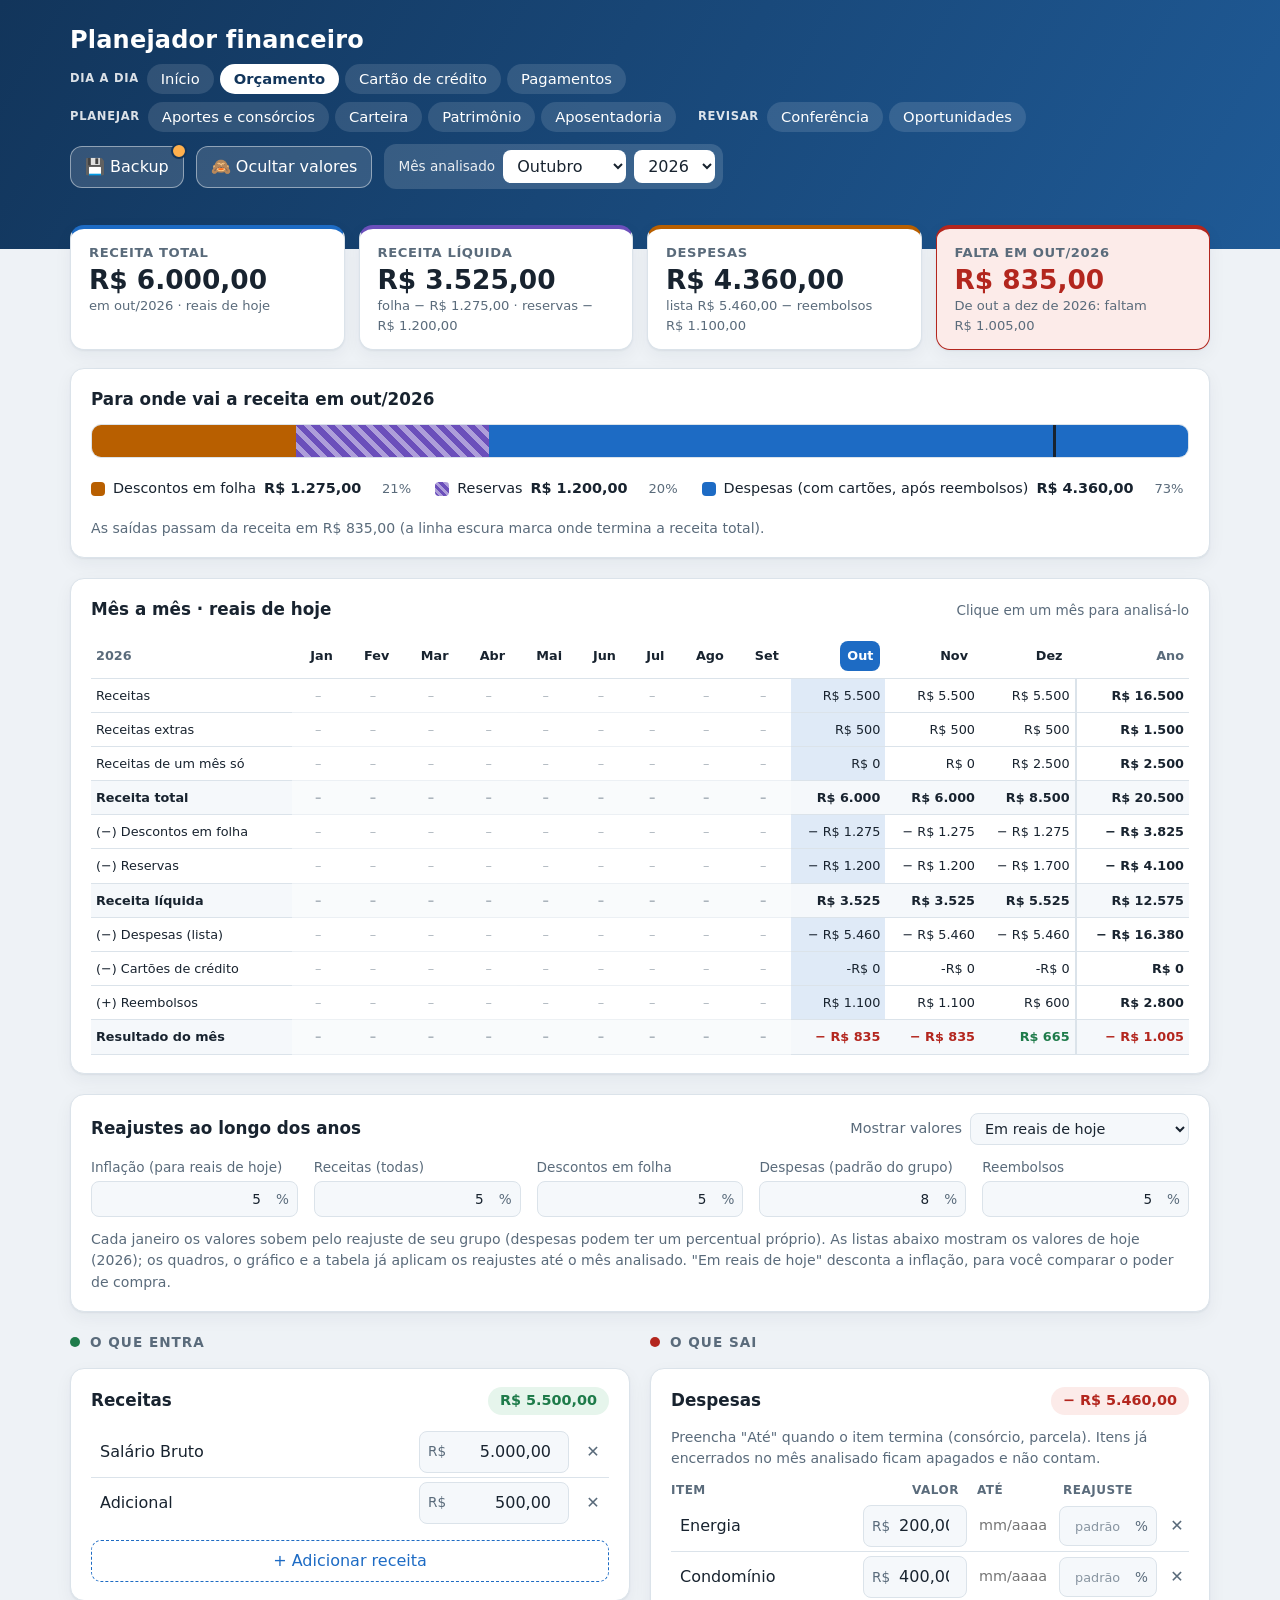
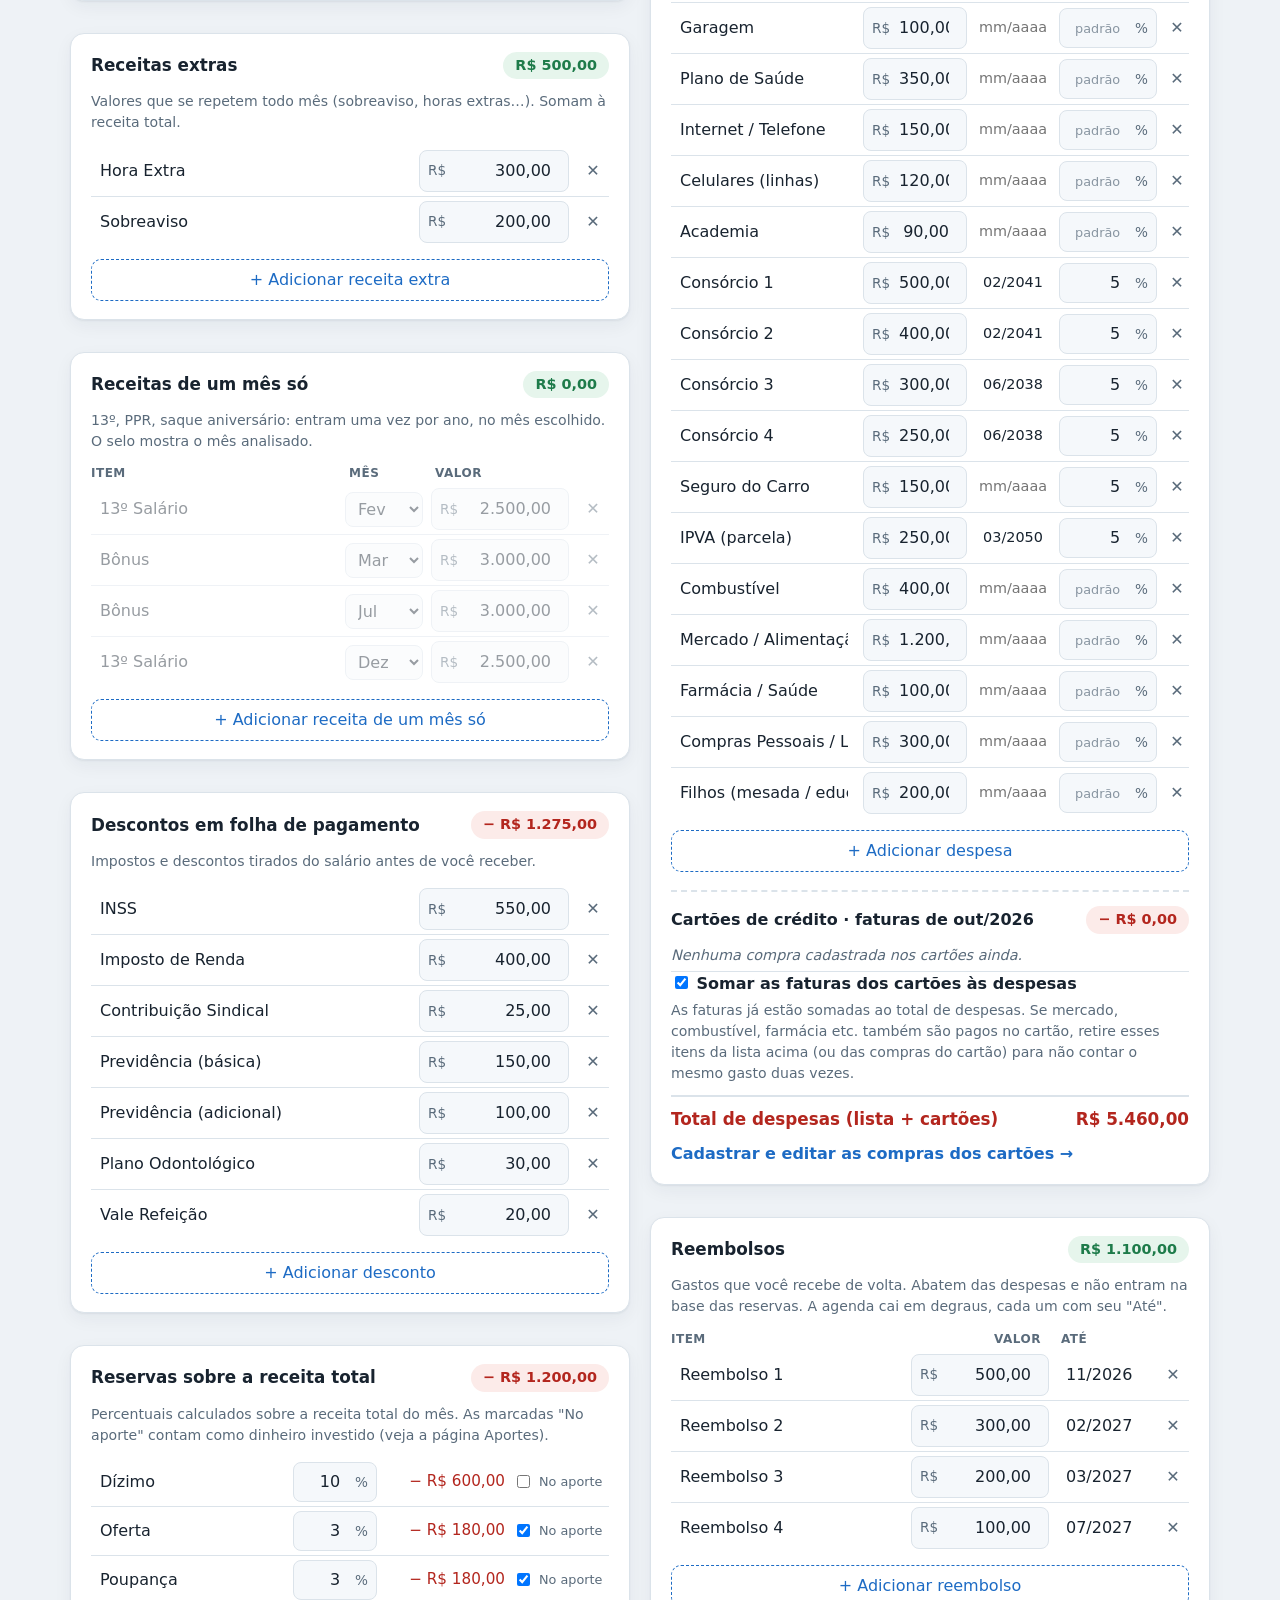
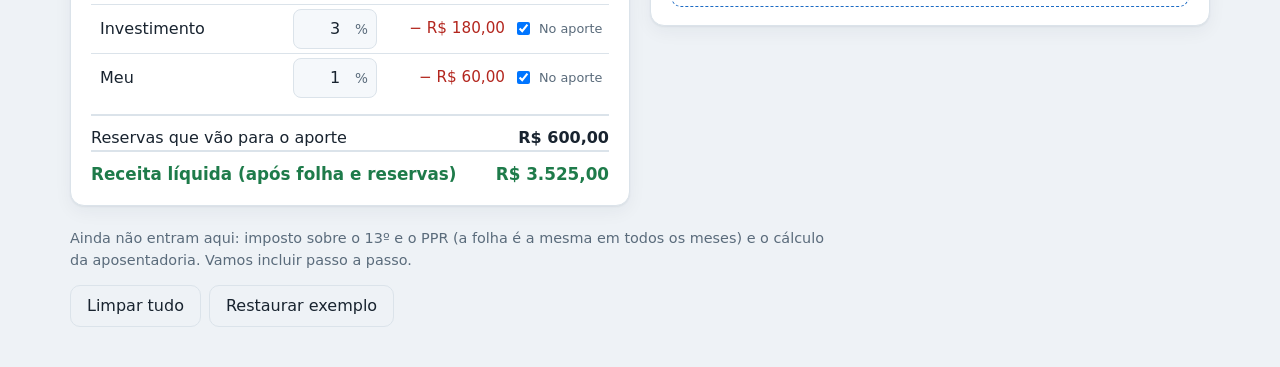
==== commit 42676211: "Melhorias: saude financeira, imposto e custos, cenarios, menu agrupado, orcado x realizado, consorci" ====
--- a/planejador/index.html
+++ b/planejador/index.html
@@ -16,16 +16,25 @@
       <div>
         <h1>Planejador financeiro</h1>
         <nav class="paginas" aria-label="Páginas">
-          <a href="inicio.html">Início</a>
-          <a href="index.html" aria-current="page">Orçamento</a>
-          <a href="aportes.html">Aportes e consórcios</a>
-          <a href="carteira.html">Carteira</a>
-          <a href="cartao.html">Cartão de crédito</a>
-          <a href="patrimonio.html">Patrimônio</a>
-          <a href="aposentadoria.html">Aposentadoria</a>
-          <a href="conferencia.html">Conferência</a>
-          <a href="oportunidades.html">Oportunidades</a>
-          <a href="pagamentos.html">Pagamentos</a>
+          <div class="grupo-menu" role="group" aria-label="Dia a dia">
+            <span class="grupo-rotulo" aria-hidden="true">Dia a dia</span>
+            <a href="inicio.html">Início</a>
+            <a href="index.html" aria-current="page">Orçamento</a>
+            <a href="cartao.html">Cartão de crédito</a>
+            <a href="pagamentos.html">Pagamentos</a>
+          </div>
+          <div class="grupo-menu" role="group" aria-label="Planejar">
+            <span class="grupo-rotulo" aria-hidden="true">Planejar</span>
+            <a href="aportes.html">Aportes e consórcios</a>
+            <a href="carteira.html">Carteira</a>
+            <a href="patrimonio.html">Patrimônio</a>
+            <a href="aposentadoria.html">Aposentadoria</a>
+          </div>
+          <div class="grupo-menu" role="group" aria-label="Revisar">
+            <span class="grupo-rotulo" aria-hidden="true">Revisar</span>
+            <a href="conferencia.html">Conferência</a>
+            <a href="oportunidades.html">Oportunidades</a>
+          </div>
         </nav>
       </div>
       <div class="topo-acoes">
--- a/planejador/style.css
+++ b/planejador/style.css
@@ -189,7 +189,9 @@
 @media (max-width: 560px) { .topo-acoes { width: 100%; } .topo-acoes .seletor-mes { width: 100%; } }
 
 /* ---------- navegação entre páginas ---------- */
-.paginas { display: flex; gap: 6px; margin-top: 6px; flex-wrap: wrap; }
+.paginas { display: flex; gap: 8px 22px; margin-top: 6px; flex-wrap: wrap; align-items: center; }
+.grupo-menu { display: flex; gap: 6px; flex-wrap: wrap; align-items: center; }
+.grupo-rotulo { color: rgba(255, 255, 255, .85); font-size: .72rem; font-weight: 700; text-transform: uppercase; letter-spacing: .7px; margin-right: 2px; }
 .paginas a { color: #fff; text-decoration: none; padding: 4px 14px; border-radius: 99px; background: rgba(255, 255, 255, .12); font-size: .92rem; }
 .paginas a:hover { background: rgba(255, 255, 255, .24); }
 .paginas a[aria-current="page"] { background: #fff; color: var(--marca); font-weight: 600; }
@@ -489,7 +491,7 @@
 .pg-barra { height: 10px; border-radius: 5px; background: var(--borda); overflow: hidden; margin-bottom: 12px; }
 .pg-barra span { display: block; height: 100%; background: var(--bom); }
 .pg-lista { list-style: none; margin: 0; padding: 0; }
-.pg-item { display: grid; grid-template-columns: 28px minmax(0, 1fr) auto 72px 200px 150px; gap: 12px; align-items: center; padding: 10px 12px; margin-bottom: 8px; border-radius: 10px; border-left: 5px solid var(--c-folha); background: var(--campo); }
+.pg-item { display: grid; grid-template-columns: 28px minmax(0, 1fr) auto 72px 200px 150px 150px; gap: 12px; align-items: center; padding: 10px 12px; margin-bottom: 8px; border-radius: 10px; border-left: 5px solid var(--c-folha); background: var(--campo); }
 .pg-item.paga { border-left-color: var(--bom); background: var(--bom-fundo); }
 .pg-marca input { width: 22px; height: 22px; cursor: pointer; }
 .pg-corpo strong { display: block; font-size: .96rem; }
@@ -506,7 +508,9 @@
 .pg-item.alerta { border-left-style: dashed; }
 .pg-aviso { margin: 10px 0; padding: 10px 14px; border-radius: 10px; border: 1px solid var(--c-folha); font-weight: 600; }
 .pg-aviso.critico { border-color: var(--ruim); background: var(--ruim-fundo); color: var(--ruim); }
-@media (max-width: 760px) { .pg-item { grid-template-columns: 28px minmax(0, 1fr) auto; } .pg-dia, .pg-estado, .pg-data { grid-column: 2 / -1; } }
+@media (max-width: 760px) { .pg-item { grid-template-columns: 28px minmax(0, 1fr) auto; } .pg-dia, .pg-estado, .pg-data, .pg-real { grid-column: 2 / -1; } .vazio-real { display: none; } }
+.pg-real { min-width: 0; }
+.pg-real input { min-height: 34px; }
 
 /* ---------- toque no celular: alvos de pelo menos 24 px ---------- */
 .no-aporte, label.mi-marca { min-height: 28px; display: inline-flex; align-items: center; }
@@ -514,3 +518,31 @@
 .conf-ir { display: inline-block; min-height: 24px; padding: 3px 0; }
 button.remover { min-width: 28px; min-height: 28px; }
 .lista-areas li a { display: inline-block; min-height: 24px; padding: 3px 0; }
+
+/* ---------- saúde financeira (Início) ---------- */
+.saude { display: grid; grid-template-columns: repeat(auto-fit, minmax(240px, 1fr)); gap: 12px; margin: 10px 0; }
+.saude-item { padding: 12px 14px; border-radius: 12px; border: 1px solid var(--borda); border-left: 5px solid var(--borda); background: var(--campo); display: grid; gap: 4px; align-content: start; }
+.saude-topo { display: flex; justify-content: space-between; gap: 8px; flex-wrap: wrap; align-items: baseline; }
+.saude-titulo { font-weight: 600; font-size: .9rem; }
+.saude-nivel { font-size: .78rem; font-weight: 700; }
+.saude-item strong { font-size: 1.6rem; line-height: 1.2; font-variant-numeric: tabular-nums; }
+.saude-item p { font-size: .85rem; color: var(--suave); }
+.saude-item.nivel-bom { border-left-color: var(--bom); background: var(--bom-fundo); }
+.saude-item.nivel-bom .saude-nivel { color: var(--bom); }
+.saude-item.nivel-atencao { border-left-color: var(--c-folha); border-left-style: dashed; }
+.saude-item.nivel-atencao .saude-nivel { color: var(--c-folha); }
+.saude-item.nivel-alerta { border-left-color: var(--ruim); background: var(--ruim-fundo); }
+.saude-item.nivel-alerta .saude-nivel { color: var(--ruim); }
+.saude-item.nivel-bom p, .saude-item.nivel-alerta p { color: var(--texto); }
+.alerta.atencao-bruto { background: color-mix(in srgb, var(--c-folha) 12%, var(--cartao)); color: var(--texto); border-color: var(--c-folha); margin: 12px 0 0; }
+.lead-menor { margin: 12px 0 6px; font-size: .98rem; }
+#tabela-cenarios thead th small { display: block; font-weight: 400; color: var(--suave); font-size: .75rem; }
+
+/* ---------- primeiros passos (Início) ---------- */
+.passos-lista { list-style: none; margin: 10px 0 0; padding: 0; }
+.passo { display: grid; grid-template-columns: 22px minmax(0, 1fr) auto auto; gap: 10px; align-items: center; padding: 8px 0; border-bottom: 1px solid var(--borda); font-size: .93rem; }
+.passo-marca { font-weight: 700; color: var(--c-folha); }
+.passo-nome small { color: var(--suave); }
+.passo button { padding: 4px 12px; font-size: .85rem; min-height: 32px; }
+.passo-mais { padding: 8px 0; color: var(--suave); font-size: .88rem; }
+@media (max-width: 640px) { .passo { grid-template-columns: 22px minmax(0, 1fr); } .passo > a, .passo > button { grid-column: 2; justify-self: start; } }
